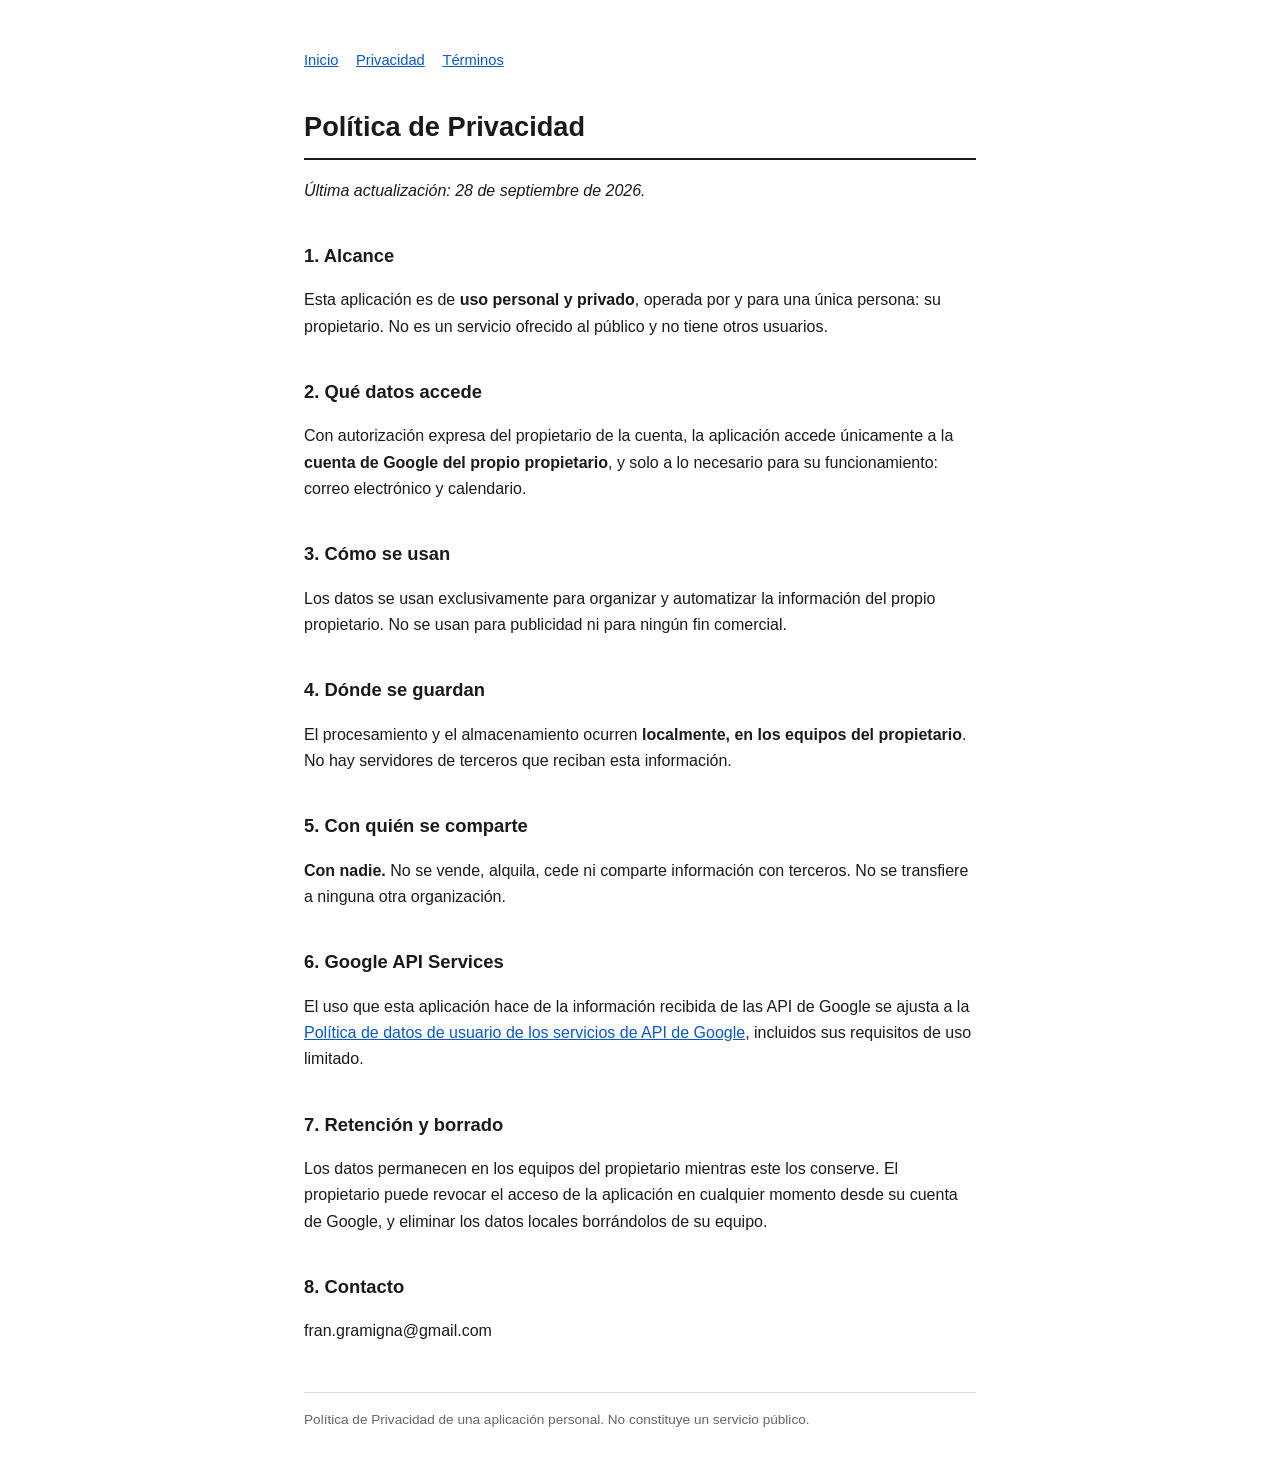
==== privacy.html @ 78fde60c "Sitio legal: inicio, privacidad y terminos" ====
<!doctype html><html lang="es"><head><meta charset="utf-8">
<meta name="viewport" content="width=device-width,initial-scale=1">
<title>Política de Privacidad</title><link rel="stylesheet" href="style.css"></head><body>
<nav><a href="index.html">Inicio</a><a href="privacy.html">Privacidad</a><a href="terms.html">Términos</a></nav>
<h1>Política de Privacidad</h1>
<p><em>Última actualización: 28 de septiembre de 2026.</em></p>
<h2>1. Alcance</h2>
<p>Esta aplicación es de <strong>uso personal y privado</strong>, operada por y para una única persona:
su propietario. No es un servicio ofrecido al público y no tiene otros usuarios.</p>
<h2>2. Qué datos accede</h2>
<p>Con autorización expresa del propietario de la cuenta, la aplicación accede únicamente a la
<strong>cuenta de Google del propio propietario</strong>, y solo a lo necesario para su
funcionamiento: correo electrónico y calendario.</p>
<h2>3. Cómo se usan</h2>
<p>Los datos se usan exclusivamente para organizar y automatizar la información del propio
propietario. No se usan para publicidad ni para ningún fin comercial.</p>
<h2>4. Dónde se guardan</h2>
<p>El procesamiento y el almacenamiento ocurren <strong>localmente, en los equipos del
propietario</strong>. No hay servidores de terceros que reciban esta información.</p>
<h2>5. Con quién se comparte</h2>
<p><strong>Con nadie.</strong> No se vende, alquila, cede ni comparte información con terceros.
No se transfiere a ninguna otra organización.</p>
<h2>6. Google API Services</h2>
<p>El uso que esta aplicación hace de la información recibida de las API de Google se ajusta a la
<a href="https://developers.google.com/terms/api-services-user-data-policy">Política de datos de
usuario de los servicios de API de Google</a>, incluidos sus requisitos de uso limitado.</p>
<h2>7. Retención y borrado</h2>
<p>Los datos permanecen en los equipos del propietario mientras este los conserve. El propietario
puede revocar el acceso de la aplicación en cualquier momento desde su cuenta de Google, y eliminar
los datos locales borrándolos de su equipo.</p>
<h2>8. Contacto</h2>
<p>fran.gramigna@gmail.com</p>
<footer>Política de Privacidad de una aplicación personal. No constituye un servicio público.</footer>
</body></html>
---- style.css ----
*{box-sizing:border-box}body{font-family:-apple-system,'Helvetica Neue',Arial,sans-serif;
max-width:720px;margin:0 auto;padding:48px 24px;line-height:1.65;color:#1a1a1a}
h1{font-size:1.7rem;border-bottom:2px solid #1a1a1a;padding-bottom:.3em}
h2{font-size:1.15rem;margin-top:2em}a{color:#0b57d0}
nav{margin-bottom:2.2em;font-size:.92rem}nav a{margin-right:1.2em}
footer{margin-top:3.5em;padding-top:1.2em;border-top:1px solid #ddd;font-size:.85rem;color:#666}
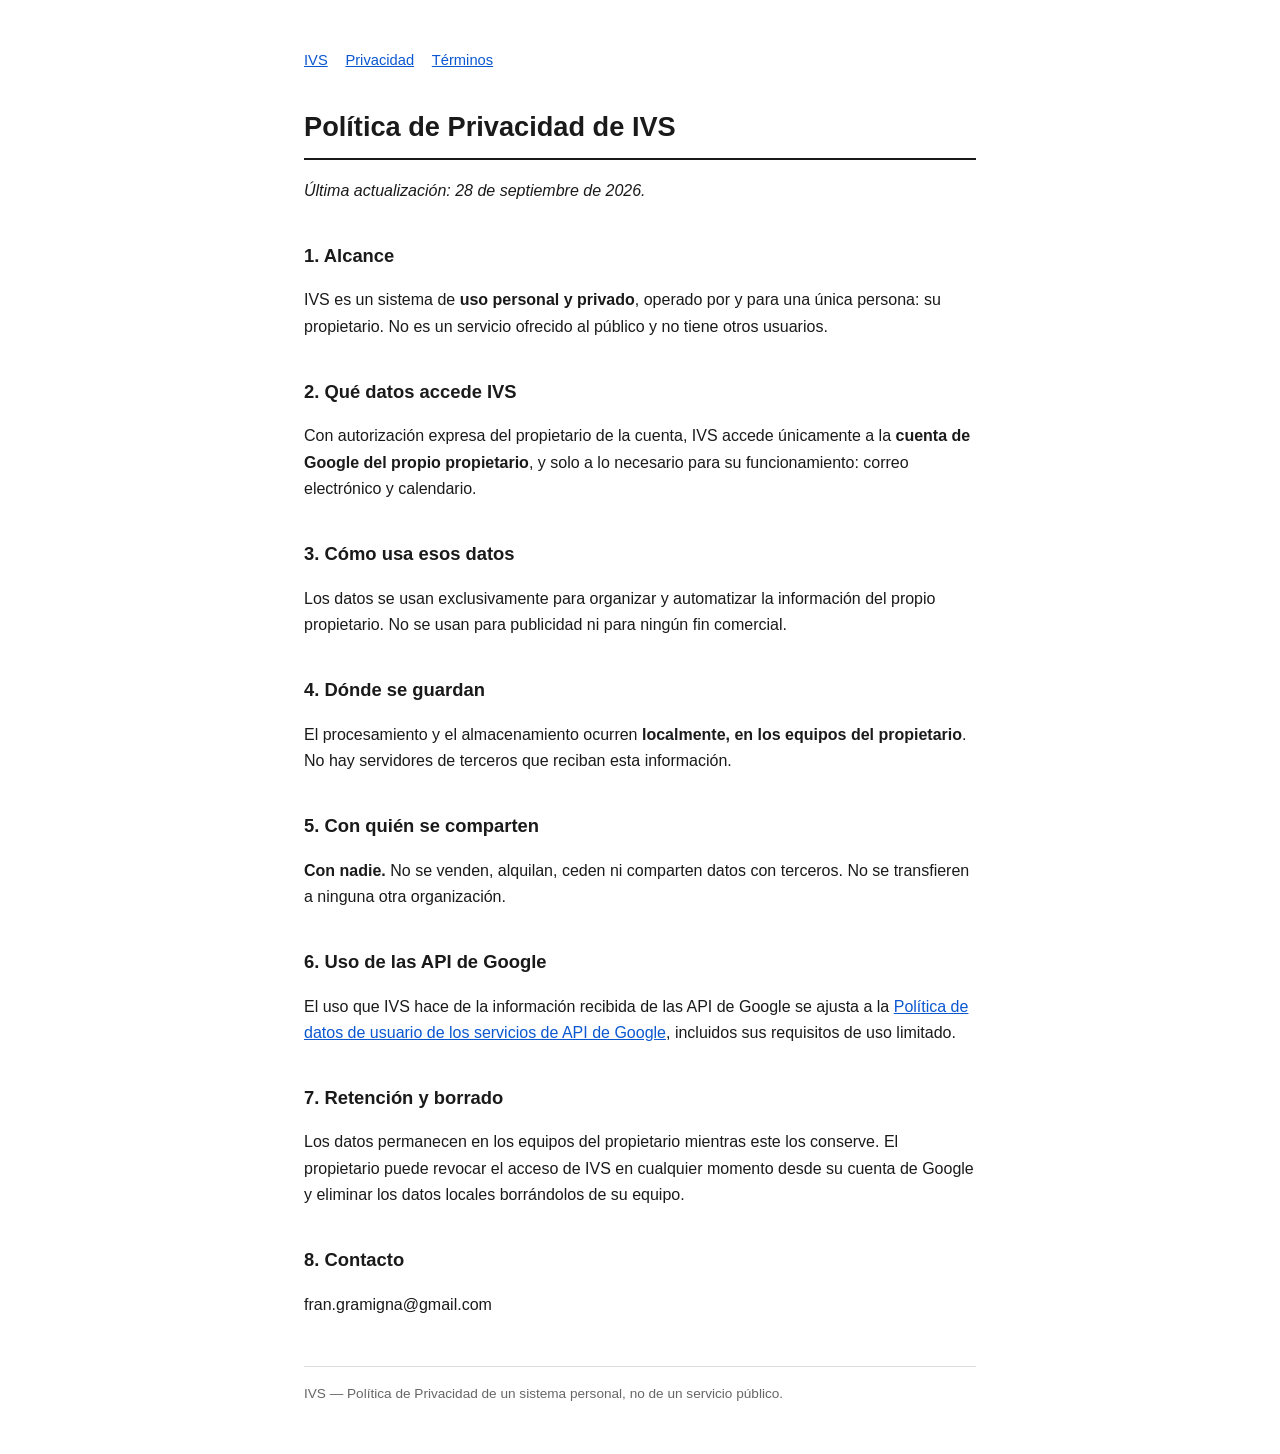
==== commit aecc884e: "La app se llama IVS: alineo nombre del sitio con la pantalla de consentimiento" ====
--- a/privacy.html
+++ b/privacy.html
@@ -1,34 +1,36 @@
 <!doctype html><html lang="es"><head><meta charset="utf-8">
 <meta name="viewport" content="width=device-width,initial-scale=1">
-<title>Política de Privacidad</title><link rel="stylesheet" href="style.css"></head><body>
-<nav><a href="index.html">Inicio</a><a href="privacy.html">Privacidad</a><a href="terms.html">Términos</a></nav>
-<h1>Política de Privacidad</h1>
+<meta name="application-name" content="IVS">
+<title>IVS — Política de Privacidad</title><link rel="icon" href="logo.png">
+<link rel="stylesheet" href="style.css"></head><body>
+<nav><a href="index.html">IVS</a><a href="privacy.html">Privacidad</a><a href="terms.html">Términos</a></nav>
+<h1>Política de Privacidad de IVS</h1>
 <p><em>Última actualización: 28 de septiembre de 2026.</em></p>
 <h2>1. Alcance</h2>
-<p>Esta aplicación es de <strong>uso personal y privado</strong>, operada por y para una única persona:
+<p>IVS es un sistema de <strong>uso personal y privado</strong>, operado por y para una única persona:
 su propietario. No es un servicio ofrecido al público y no tiene otros usuarios.</p>
-<h2>2. Qué datos accede</h2>
-<p>Con autorización expresa del propietario de la cuenta, la aplicación accede únicamente a la
+<h2>2. Qué datos accede IVS</h2>
+<p>Con autorización expresa del propietario de la cuenta, IVS accede únicamente a la
 <strong>cuenta de Google del propio propietario</strong>, y solo a lo necesario para su
 funcionamiento: correo electrónico y calendario.</p>
-<h2>3. Cómo se usan</h2>
+<h2>3. Cómo usa esos datos</h2>
 <p>Los datos se usan exclusivamente para organizar y automatizar la información del propio
 propietario. No se usan para publicidad ni para ningún fin comercial.</p>
 <h2>4. Dónde se guardan</h2>
 <p>El procesamiento y el almacenamiento ocurren <strong>localmente, en los equipos del
 propietario</strong>. No hay servidores de terceros que reciban esta información.</p>
-<h2>5. Con quién se comparte</h2>
-<p><strong>Con nadie.</strong> No se vende, alquila, cede ni comparte información con terceros.
-No se transfiere a ninguna otra organización.</p>
-<h2>6. Google API Services</h2>
-<p>El uso que esta aplicación hace de la información recibida de las API de Google se ajusta a la
+<h2>5. Con quién se comparten</h2>
+<p><strong>Con nadie.</strong> No se venden, alquilan, ceden ni comparten datos con terceros.
+No se transfieren a ninguna otra organización.</p>
+<h2>6. Uso de las API de Google</h2>
+<p>El uso que IVS hace de la información recibida de las API de Google se ajusta a la
 <a href="https://developers.google.com/terms/api-services-user-data-policy">Política de datos de
 usuario de los servicios de API de Google</a>, incluidos sus requisitos de uso limitado.</p>
 <h2>7. Retención y borrado</h2>
 <p>Los datos permanecen en los equipos del propietario mientras este los conserve. El propietario
-puede revocar el acceso de la aplicación en cualquier momento desde su cuenta de Google, y eliminar
-los datos locales borrándolos de su equipo.</p>
+puede revocar el acceso de IVS en cualquier momento desde su cuenta de Google y eliminar los
+datos locales borrándolos de su equipo.</p>
 <h2>8. Contacto</h2>
 <p>fran.gramigna@gmail.com</p>
-<footer>Política de Privacidad de una aplicación personal. No constituye un servicio público.</footer>
+<footer>IVS — Política de Privacidad de un sistema personal, no de un servicio público.</footer>
 </body></html>
